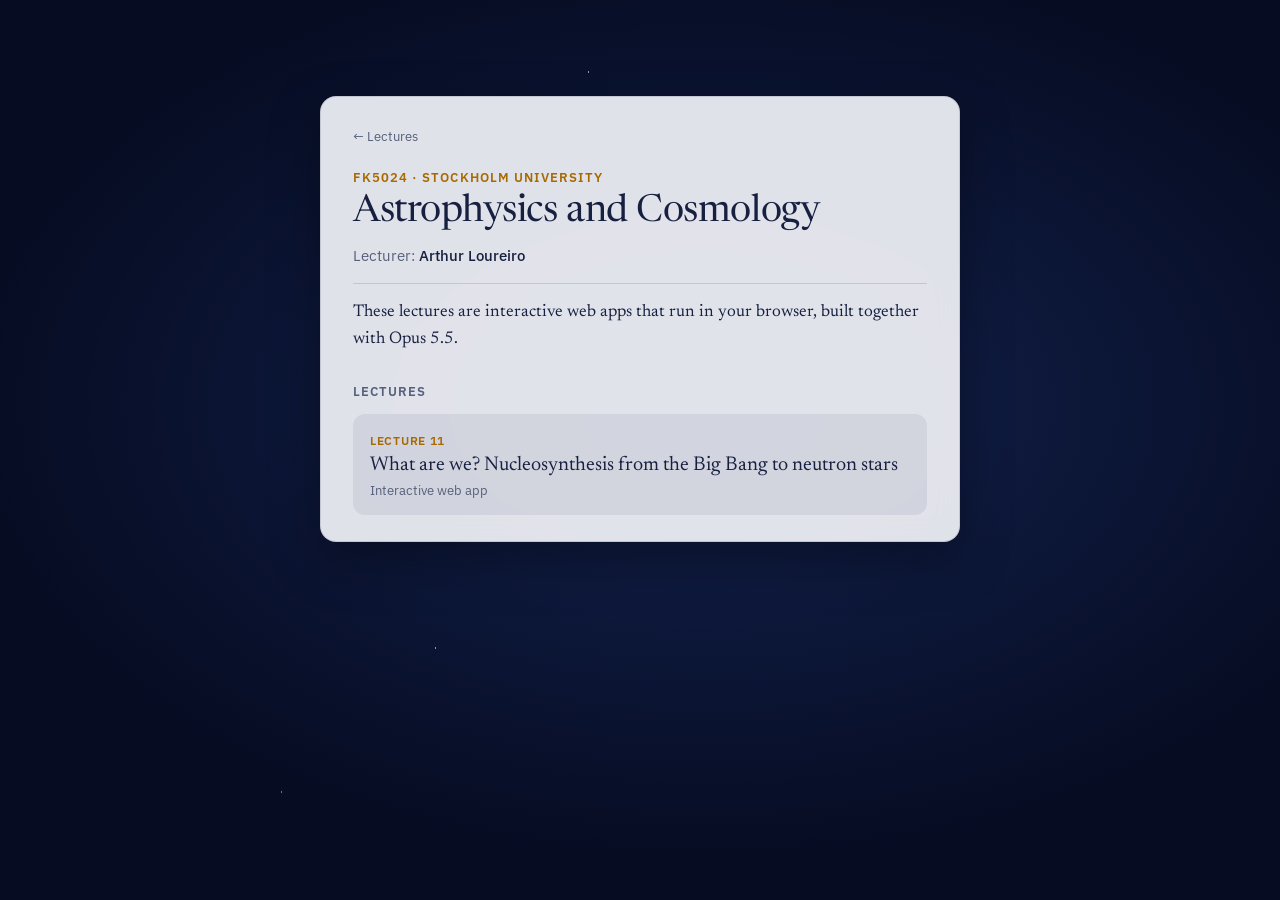
==== FK5024/index.html @ 2f453d2f "Add FK5024 course page with Lecture 11 web app" ====
<!DOCTYPE html>
<html lang="en-GB">
<head>
<meta charset="utf-8">
<meta name="viewport" content="width=device-width, initial-scale=1, viewport-fit=cover">
<title>FK5024 — Astrophysics and Cosmology</title>
<link rel="preconnect" href="https://fonts.googleapis.com">
<link rel="preconnect" href="https://fonts.gstatic.com" crossorigin>
<link href="https://fonts.googleapis.com/css2?family=IBM+Plex+Sans:wght@400;500;600&family=Newsreader:ital,opsz,wght@0,6..72,400;0,6..72,500;1,6..72,400&display=swap" rel="stylesheet">
<style>
:root{
  --space-1:#13224F; --space-2:#060C22;
  --ink:#172040; --ink-soft:#56607C;
  --panel:rgba(241,243,248,.93); --panel-line:rgba(23,32,64,.14);
  --accent:#A86A00; --chip:rgba(23,32,64,.07);
  box-sizing:border-box;
}
@media (prefers-color-scheme: dark){
  :root:not([data-theme="light"]){
    --ink:#EDE9DD; --ink-soft:#A9B2C8;
    --panel:rgba(10,18,44,.82); --panel-line:rgba(237,233,221,.14);
    --accent:#FFC857; --chip:rgba(237,233,221,.08);
  }
}
:root[data-theme="dark"]{
  --ink:#EDE9DD; --ink-soft:#A9B2C8;
  --panel:rgba(10,18,44,.82); --panel-line:rgba(237,233,221,.14);
  --accent:#FFC857; --chip:rgba(237,233,221,.08);
}
*,*::before,*::after{box-sizing:inherit}
body{
  min-height:100vh;margin:0;color:var(--ink);
  background-color:var(--space-2);
  background-image:radial-gradient(ellipse 80% 70% at 55% 45%, var(--space-1) 0%, var(--space-2) 72%);
  background-attachment:fixed;
  font-family:"IBM Plex Sans",system-ui,-apple-system,"Segoe UI",Roboto,sans-serif;
  font-size:15px;line-height:1.45;-webkit-font-smoothing:antialiased;
  padding:calc(6rem + env(safe-area-inset-top,0px)) 16px calc(4rem + env(safe-area-inset-bottom,0px));
}
body::before{
  content:"";position:fixed;inset:0;pointer-events:none;opacity:.55;
  background-image:
    radial-gradient(1px 1px at 12% 18%, #fff 50%, transparent 51%),
    radial-gradient(1px 1px at 78% 12%, #fff 50%, transparent 51%),
    radial-gradient(1.5px 1.5px at 34% 72%, #fff 50%, transparent 51%),
    radial-gradient(1px 1px at 88% 64%, #fff 50%, transparent 51%),
    radial-gradient(1px 1px at 56% 34%, #fff 50%, transparent 51%),
    radial-gradient(1.5px 1.5px at 22% 88%, #FFC857 50%, transparent 51%),
    radial-gradient(1px 1px at 66% 86%, #fff 50%, transparent 51%),
    radial-gradient(1px 1px at 92% 38%, #fff 50%, transparent 51%),
    radial-gradient(1px 1px at 6% 52%, #fff 50%, transparent 51%),
    radial-gradient(1.5px 1.5px at 46% 8%, #fff 50%, transparent 51%);
}
.panel{
  position:relative;max-width:640px;margin:0 auto;
  background:var(--panel);border:1px solid var(--panel-line);border-radius:16px;
  -webkit-backdrop-filter:blur(14px);backdrop-filter:blur(14px);
  box-shadow:0 18px 50px rgba(0,0,0,.35);
  padding:28px 32px 26px;
}
a.back{color:var(--ink-soft);font-size:13px;text-decoration:none}
a.back:hover{color:var(--accent)}
.code{font-size:13px;font-weight:600;letter-spacing:.08em;text-transform:uppercase;color:var(--accent);margin:22px 0 4px}
h1{font-family:Newsreader,Georgia,"Times New Roman",serif;font-weight:400;font-size:38px;line-height:1.1;
  letter-spacing:-.012em;margin:0 0 12px;font-variation-settings:"opsz" 60;text-wrap:balance}
.meta{margin:0 0 6px;color:var(--ink-soft)}
.meta strong{color:var(--ink);font-weight:500}
.about{font-family:Newsreader,Georgia,serif;font-size:17px;line-height:1.55;margin:16px 0 0;
  padding-top:16px;border-top:1px solid var(--panel-line)}
h2{font-size:13px;font-weight:600;letter-spacing:.08em;text-transform:uppercase;color:var(--ink-soft);margin:30px 0 12px}
ul{list-style:none;padding:0;margin:0;display:grid;gap:10px}
a.lecture{display:block;text-decoration:none;color:inherit;background:var(--chip);
  border:1px solid transparent;border-radius:12px;padding:14px 16px;transition:border-color .15s ease}
a.lecture:hover,a.lecture:focus-visible{border-color:var(--accent);outline:none}
.num{font-size:12px;font-weight:600;letter-spacing:.06em;text-transform:uppercase;color:var(--accent)}
.name{display:block;font-family:Newsreader,Georgia,serif;font-size:20px;line-height:1.25;margin-top:2px}
.desc{display:block;color:var(--ink-soft);font-size:13px;margin-top:4px}
@media (max-width:520px){
  body{padding-top:calc(2.5rem + env(safe-area-inset-top,0px))}
  .panel{padding:22px 20px 20px}
  h1{font-size:31px}
}
</style>
</head>
<body>
  <main class="panel">
    <a class="back" href="../">&larr; Lectures</a>
    <p class="code">FK5024 · Stockholm University</p>
    <h1>Astrophysics and Cosmology</h1>
    <p class="meta">Lecturer: <strong>Arthur Loureiro</strong></p>
    <p class="about">These lectures are interactive web apps that run in your browser, built together with Opus 5.5.</p>

    <h2>Lectures</h2>
    <ul>
      <li>
        <a class="lecture" href="Lecture_11/lecture11.html">
          <span class="num">Lecture 11</span>
          <span class="name">What are we? Nucleosynthesis from the Big Bang to neutron stars</span>
          <span class="desc">Interactive web app</span>
        </a>
      </li>
      <!-- add one <li> per lecture -->
    </ul>
  </main>
</body>
</html>
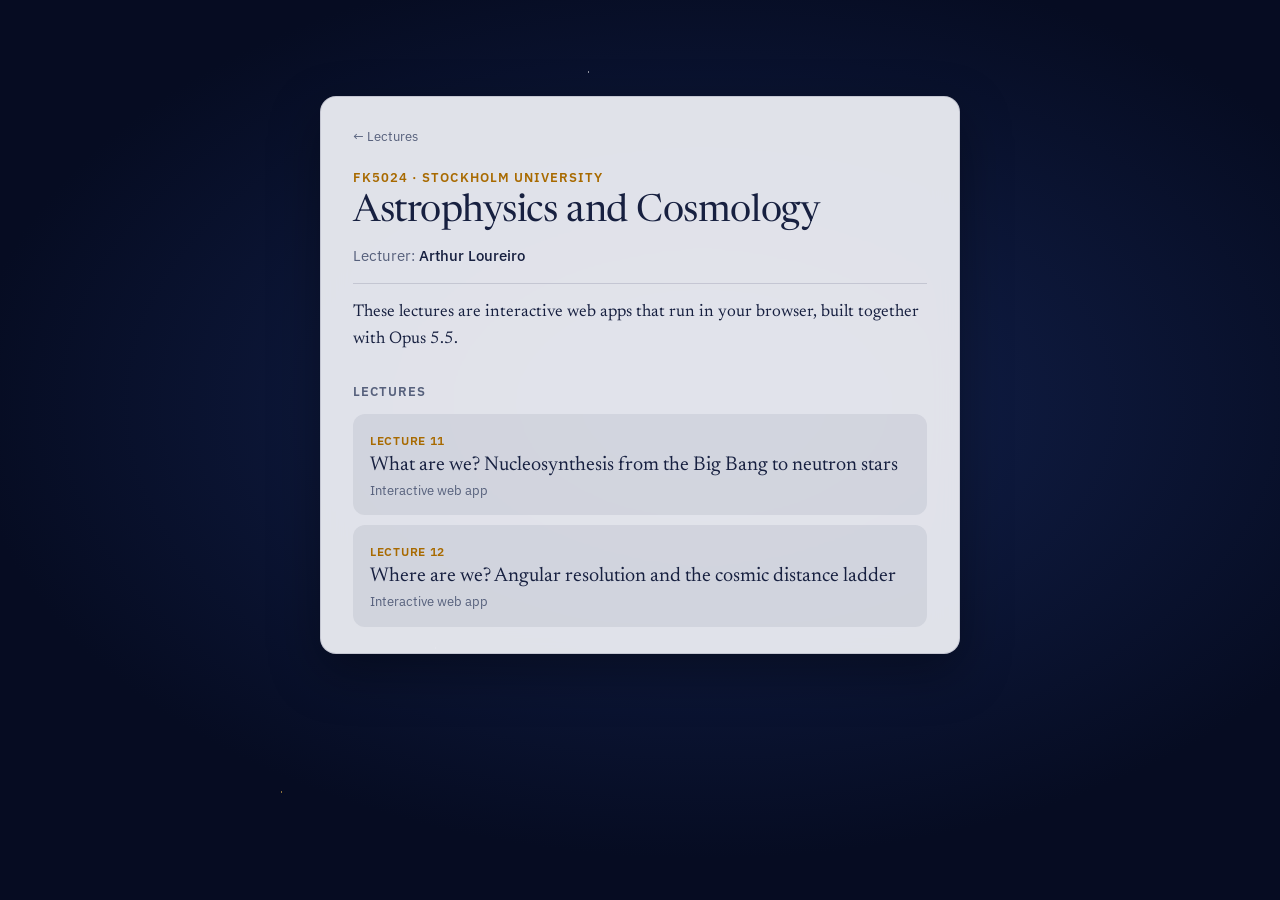
==== commit 966c265a: "Add FK5024 Lecture 12 web app" ====
--- a/FK5024/index.html
+++ b/FK5024/index.html
@@ -93,9 +93,16 @@
     <h2>Lectures</h2>
     <ul>
       <li>
-        <a class="lecture" href="Lecture_11/lecture11.html">
+        <a class="lecture" href="lecture11.html">
           <span class="num">Lecture 11</span>
           <span class="name">What are we? Nucleosynthesis from the Big Bang to neutron stars</span>
+          <span class="desc">Interactive web app</span>
+        </a>
+      </li>
+      <li>
+        <a class="lecture" href="lecture12.html">
+          <span class="num">Lecture 12</span>
+          <span class="name">Where are we? Angular resolution and the cosmic distance ladder</span>
           <span class="desc">Interactive web app</span>
         </a>
       </li>
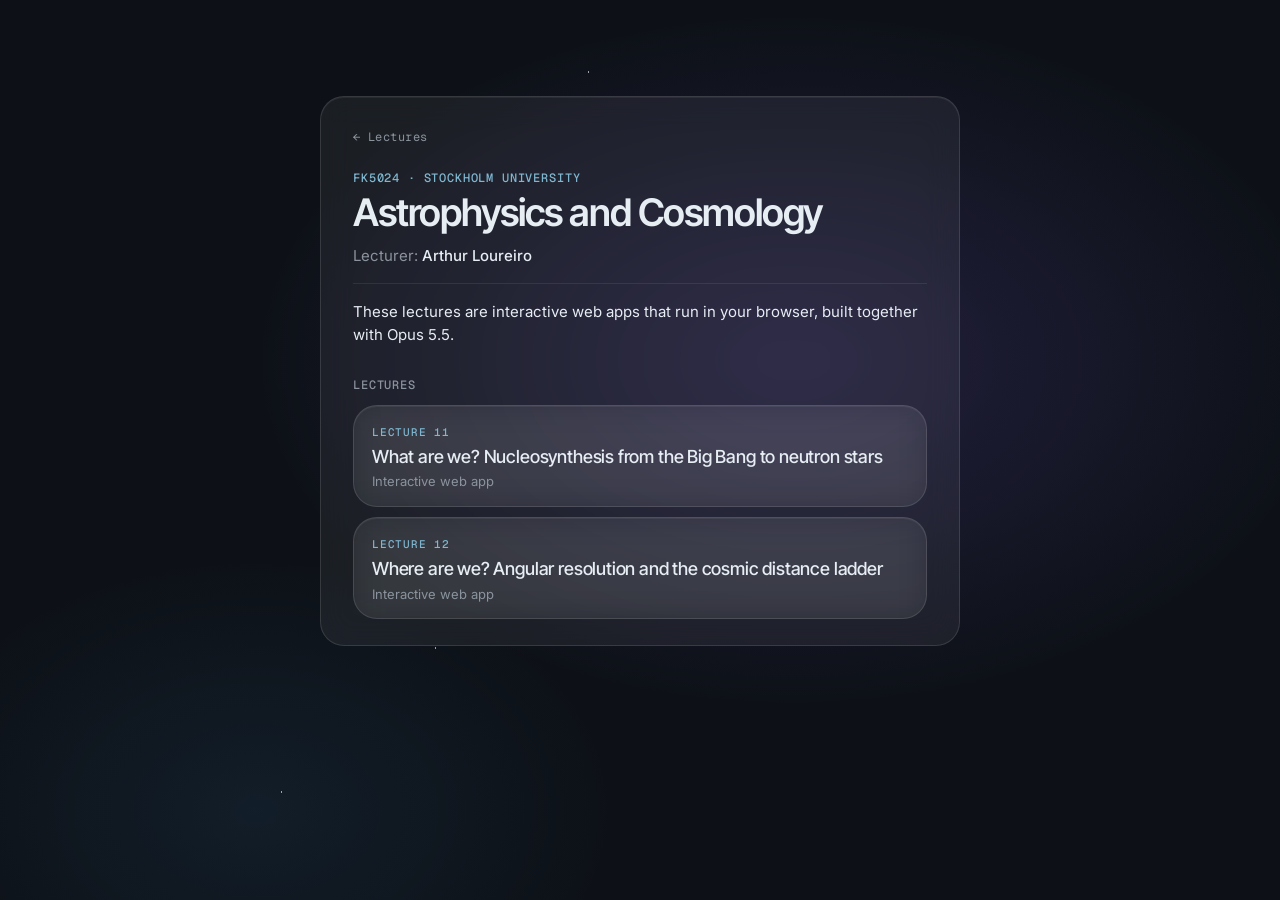
==== commit 3c4641fd: "Restyle lecture pages and web apps to design system v2 Dark-only near-black sky with violet glow, ou" ====
--- a/FK5024/index.html
+++ b/FK5024/index.html
@@ -6,84 +6,73 @@
 <title>FK5024 — Astrophysics and Cosmology</title>
 <link rel="preconnect" href="https://fonts.googleapis.com">
 <link rel="preconnect" href="https://fonts.gstatic.com" crossorigin>
-<link href="https://fonts.googleapis.com/css2?family=IBM+Plex+Sans:wght@400;500;600&family=Newsreader:ital,opsz,wght@0,6..72,400;0,6..72,500;1,6..72,400&display=swap" rel="stylesheet">
+<link href="https://fonts.googleapis.com/css2?family=Inter:wght@400;500;600&family=Inter+Tight:wght@500;600&family=Geist+Mono:wght@400;500&display=swap" rel="stylesheet">
 <style>
 :root{
-  --space-1:#13224F; --space-2:#060C22;
-  --ink:#172040; --ink-soft:#56607C;
-  --panel:rgba(241,243,248,.93); --panel-line:rgba(23,32,64,.14);
-  --accent:#A86A00; --chip:rgba(23,32,64,.07);
-  box-sizing:border-box;
+  --sky:#0D1117;
+  --glow-violet:rgba(120,90,220,.20); --glow-blue:rgba(60,140,200,.10);
+  --ink:#E6EDF3; --ink-soft:#8B949E;
+  --panel:rgba(255,255,255,.06); --edge:rgba(255,255,255,.12); --line:rgba(255,255,255,.08);
+  --chip:rgba(255,255,255,.06); --accent:#80B7D0; --on-accent:#0D1117;
+  --rim:inset 0 1px 0 rgba(255,255,255,.06); --blur:16px;
+  --r-card:24px;
+  --f-ui:Inter,system-ui,sans-serif; --f-display:"Inter Tight",Inter,sans-serif; --f-mono:"Geist Mono",ui-monospace,monospace;
+  color-scheme:dark;
 }
-@media (prefers-color-scheme: dark){
-  :root:not([data-theme="light"]){
-    --ink:#EDE9DD; --ink-soft:#A9B2C8;
-    --panel:rgba(10,18,44,.82); --panel-line:rgba(237,233,221,.14);
-    --accent:#FFC857; --chip:rgba(237,233,221,.08);
-  }
-}
-:root[data-theme="dark"]{
-  --ink:#EDE9DD; --ink-soft:#A9B2C8;
-  --panel:rgba(10,18,44,.82); --panel-line:rgba(237,233,221,.14);
-  --accent:#FFC857; --chip:rgba(237,233,221,.08);
-}
-*,*::before,*::after{box-sizing:inherit}
+*,*::before,*::after{box-sizing:border-box}
 body{
   min-height:100vh;margin:0;color:var(--ink);
-  background-color:var(--space-2);
-  background-image:radial-gradient(ellipse 80% 70% at 55% 45%, var(--space-1) 0%, var(--space-2) 72%);
+  background-color:var(--sky);
+  background-image:
+    radial-gradient(60% 55% at 62% 40%, var(--glow-violet), transparent 70%),
+    radial-gradient(40% 40% at 20% 90%, var(--glow-blue), transparent 70%);
   background-attachment:fixed;
-  font-family:"IBM Plex Sans",system-ui,-apple-system,"Segoe UI",Roboto,sans-serif;
-  font-size:15px;line-height:1.45;-webkit-font-smoothing:antialiased;
+  font:400 15px/1.5 var(--f-ui);-webkit-font-smoothing:antialiased;
   padding:calc(6rem + env(safe-area-inset-top,0px)) 16px calc(4rem + env(safe-area-inset-bottom,0px));
 }
 body::before{
-  content:"";position:fixed;inset:0;pointer-events:none;opacity:.55;
+  content:"";position:fixed;inset:0;pointer-events:none;opacity:.6;
   background-image:
     radial-gradient(1px 1px at 12% 18%, #fff 50%, transparent 51%),
     radial-gradient(1px 1px at 78% 12%, #fff 50%, transparent 51%),
     radial-gradient(1.5px 1.5px at 34% 72%, #fff 50%, transparent 51%),
     radial-gradient(1px 1px at 88% 64%, #fff 50%, transparent 51%),
     radial-gradient(1px 1px at 56% 34%, #fff 50%, transparent 51%),
-    radial-gradient(1.5px 1.5px at 22% 88%, #FFC857 50%, transparent 51%),
+    radial-gradient(1.5px 1.5px at 22% 88%, #fff 50%, transparent 51%),
     radial-gradient(1px 1px at 66% 86%, #fff 50%, transparent 51%),
     radial-gradient(1px 1px at 92% 38%, #fff 50%, transparent 51%),
     radial-gradient(1px 1px at 6% 52%, #fff 50%, transparent 51%),
     radial-gradient(1.5px 1.5px at 46% 8%, #fff 50%, transparent 51%);
 }
-.panel{
-  position:relative;max-width:640px;margin:0 auto;
-  background:var(--panel);border:1px solid var(--panel-line);border-radius:16px;
-  -webkit-backdrop-filter:blur(14px);backdrop-filter:blur(14px);
-  box-shadow:0 18px 50px rgba(0,0,0,.35);
-  padding:28px 32px 26px;
+.card{
+  background:var(--panel);border:1px solid var(--edge);border-radius:var(--r-card);box-shadow:var(--rim);
+  -webkit-backdrop-filter:blur(var(--blur));backdrop-filter:blur(var(--blur));
 }
-a.back{color:var(--ink-soft);font-size:13px;text-decoration:none}
+.panel{position:relative;max-width:640px;margin:0 auto;padding:28px 32px 26px}
+a.back{color:var(--ink-soft);font:400 12px var(--f-mono);letter-spacing:.04em;text-decoration:none}
 a.back:hover{color:var(--accent)}
-.code{font-size:13px;font-weight:600;letter-spacing:.08em;text-transform:uppercase;color:var(--accent);margin:22px 0 4px}
-h1{font-family:Newsreader,Georgia,"Times New Roman",serif;font-weight:400;font-size:38px;line-height:1.1;
-  letter-spacing:-.012em;margin:0 0 12px;font-variation-settings:"opsz" 60;text-wrap:balance}
+.code{font:500 12px var(--f-mono);letter-spacing:.07em;text-transform:uppercase;color:var(--accent);margin:22px 0 6px}
+h1{font:600 38px/1.08 var(--f-display);letter-spacing:-.03em;margin:0 0 12px;text-wrap:balance}
 .meta{margin:0 0 6px;color:var(--ink-soft)}
 .meta strong{color:var(--ink);font-weight:500}
-.about{font-family:Newsreader,Georgia,serif;font-size:17px;line-height:1.55;margin:16px 0 0;
-  padding-top:16px;border-top:1px solid var(--panel-line)}
-h2{font-size:13px;font-weight:600;letter-spacing:.08em;text-transform:uppercase;color:var(--ink-soft);margin:30px 0 12px}
+.about{font-size:15px;line-height:1.55;margin:16px 0 0;padding-top:16px;border-top:1px solid var(--line)}
+h2{font:500 12px var(--f-mono);letter-spacing:.07em;text-transform:uppercase;color:var(--ink-soft);margin:30px 0 12px}
 ul{list-style:none;padding:0;margin:0;display:grid;gap:10px}
-a.lecture{display:block;text-decoration:none;color:inherit;background:var(--chip);
-  border:1px solid transparent;border-radius:12px;padding:14px 16px;transition:border-color .15s ease}
+a.lecture{display:block;text-decoration:none;color:inherit;padding:14px 18px;transition:border-color .15s ease}
 a.lecture:hover,a.lecture:focus-visible{border-color:var(--accent);outline:none}
-.num{font-size:12px;font-weight:600;letter-spacing:.06em;text-transform:uppercase;color:var(--accent)}
-.name{display:block;font-family:Newsreader,Georgia,serif;font-size:20px;line-height:1.25;margin-top:2px}
+a:focus-visible{outline:2px solid var(--accent);outline-offset:2px}
+.num{font:500 11px var(--f-mono);letter-spacing:.07em;text-transform:uppercase;color:var(--accent)}
+.name{display:block;font:500 18px/1.3 var(--f-display);letter-spacing:-.01em;margin-top:3px}
 .desc{display:block;color:var(--ink-soft);font-size:13px;margin-top:4px}
 @media (max-width:520px){
   body{padding-top:calc(2.5rem + env(safe-area-inset-top,0px))}
   .panel{padding:22px 20px 20px}
-  h1{font-size:31px}
+  h1{font-size:30px}
 }
 </style>
 </head>
 <body>
-  <main class="panel">
+  <main class="card panel">
     <a class="back" href="../">&larr; Lectures</a>
     <p class="code">FK5024 · Stockholm University</p>
     <h1>Astrophysics and Cosmology</h1>
@@ -93,14 +82,14 @@
     <h2>Lectures</h2>
     <ul>
       <li>
-        <a class="lecture" href="lecture11.html">
+        <a class="card lecture" href="lecture11.html">
           <span class="num">Lecture 11</span>
           <span class="name">What are we? Nucleosynthesis from the Big Bang to neutron stars</span>
           <span class="desc">Interactive web app</span>
         </a>
       </li>
       <li>
-        <a class="lecture" href="lecture12.html">
+        <a class="card lecture" href="lecture12.html">
           <span class="num">Lecture 12</span>
           <span class="name">Where are we? Angular resolution and the cosmic distance ladder</span>
           <span class="desc">Interactive web app</span>
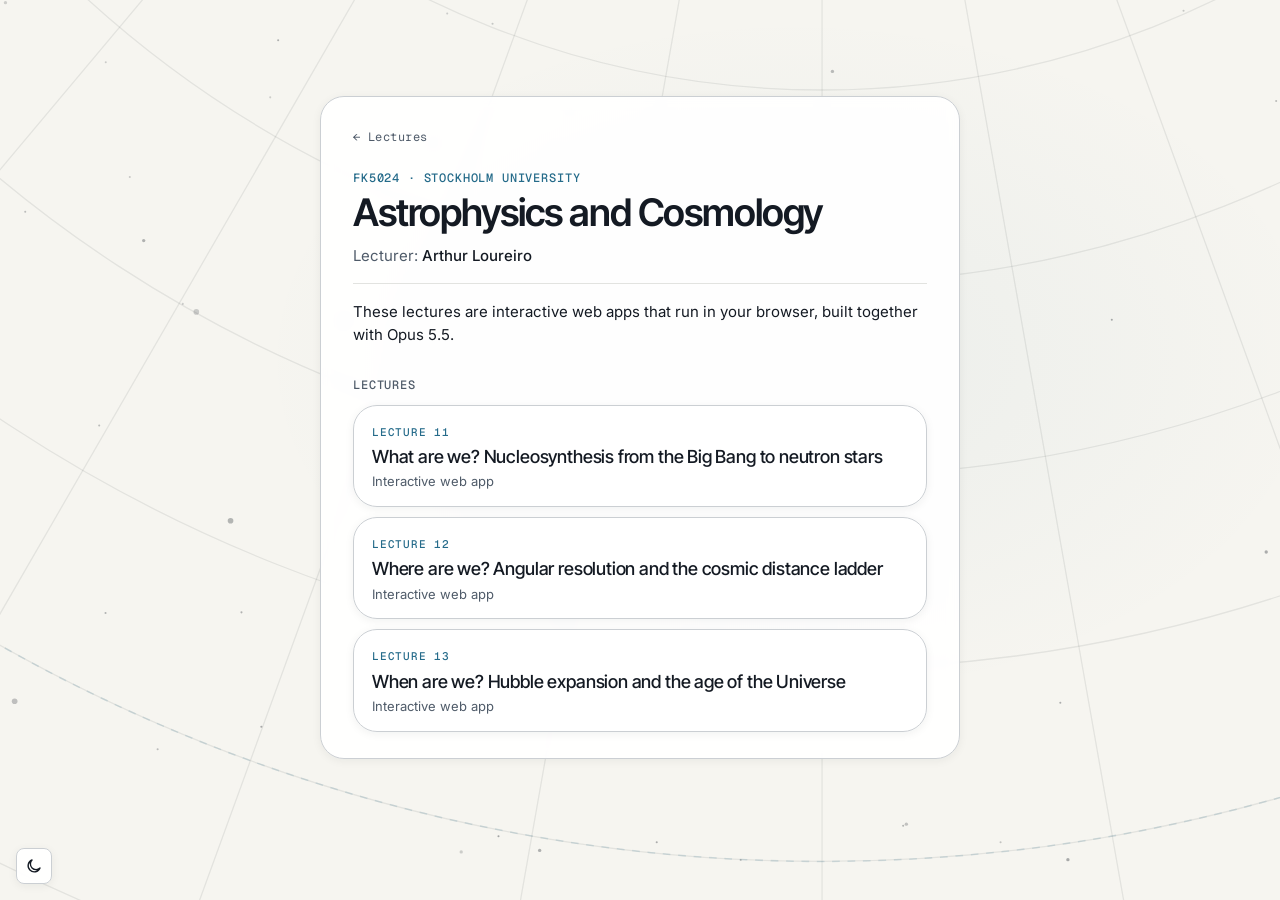
==== commit 217be3b2: "Add light mode (star atlas) with theme toggle; add FK5024 Lecture 13 Every page follows the system l" ====
--- a/FK5024/index.html
+++ b/FK5024/index.html
@@ -2,6 +2,11 @@
 <html lang="en-GB">
 <head>
 <meta charset="utf-8">
+<script>
+(function(){var d=document.documentElement,m=matchMedia('(prefers-color-scheme: light)');
+d.dataset.theme=m.matches?'light':'dark';d.dataset.themeAuto='1';
+m.addEventListener('change',function(e){if(d.dataset.themeAuto==='1'){d.dataset.theme=e.matches?'light':'dark';document.dispatchEvent(new Event('themechange'));}});})();
+</script>
 <meta name="viewport" content="width=device-width, initial-scale=1, viewport-fit=cover">
 <title>FK5024 — Astrophysics and Cosmology</title>
 <link rel="preconnect" href="https://fonts.googleapis.com">
@@ -19,6 +24,26 @@
   --f-ui:Inter,system-ui,sans-serif; --f-display:"Inter Tight",Inter,sans-serif; --f-mono:"Geist Mono",ui-monospace,monospace;
   color-scheme:dark;
 }
+:root[data-theme="light"]{
+  --sky:#F6F5F0;
+  --glow-violet:rgba(37,107,138,.05); --glow-blue:rgba(37,107,138,0);
+  --ink:#141A23; --ink-soft:#4F5B69;
+  --panel:rgba(255,255,255,.92); --edge:#CBCFD3; --line:#E2E3E0;
+  --chip:rgba(20,26,35,.045); --accent:#256B8A; --on-accent:#FFFFFF;
+  --rim:0 2px 10px rgba(20,26,35,.06); --blur:6px;
+  color-scheme:light;
+}
+:root[data-theme="light"] body::before{display:none}
+#atlas{position:fixed;inset:0;width:100%;height:100%;pointer-events:none;display:none}
+:root[data-theme="light"] #atlas{display:block}
+main{position:relative}
+#themeToggle{position:fixed;left:16px;bottom:calc(16px + env(safe-area-inset-bottom,0px));z-index:11;width:36px;height:36px;
+  display:grid;place-items:center;padding:0;border:1px solid var(--edge);border-radius:8px;background:var(--panel);color:var(--ink);
+  box-shadow:var(--rim);-webkit-backdrop-filter:blur(var(--blur));backdrop-filter:blur(var(--blur));cursor:pointer}
+#themeToggle:hover{border-color:var(--accent)}
+#themeToggle:focus-visible{outline:2px solid var(--accent);outline-offset:2px}
+#themeToggle svg{width:18px;height:18px;fill:none;stroke:currentColor;stroke-width:1.8;stroke-linecap:round;stroke-linejoin:round}
+:root[data-theme="light"] #themeToggle .i-sun,:root:not([data-theme="light"]) #themeToggle .i-moon{display:none}
 *,*::before,*::after{box-sizing:border-box}
 body{
   min-height:100vh;margin:0;color:var(--ink);
@@ -72,6 +97,7 @@
 </style>
 </head>
 <body>
+  <svg id="atlas" aria-hidden="true"></svg>
   <main class="card panel">
     <a class="back" href="../">&larr; Lectures</a>
     <p class="code">FK5024 · Stockholm University</p>
@@ -95,8 +121,39 @@
           <span class="desc">Interactive web app</span>
         </a>
       </li>
+      <li>
+        <a class="card lecture" href="lecture13.html">
+          <span class="num">Lecture 13</span>
+          <span class="name">When are we? Hubble expansion and the age of the Universe</span>
+          <span class="desc">Interactive web app</span>
+        </a>
+      </li>
       <!-- add one <li> per lecture -->
     </ul>
   </main>
+  <button id="themeToggle" type="button" aria-label="Switch to light mode" title="Switch to light mode (T)">
+    <svg class="i-sun" viewBox="0 0 24 24" aria-hidden="true"><circle cx="12" cy="12" r="4.2"/><path d="M12 2.5v2.2M12 19.3v2.2M2.5 12h2.2M19.3 12h2.2M5.3 5.3l1.6 1.6M17.1 17.1l1.6 1.6M5.3 18.7l1.6-1.6M17.1 6.9l1.6-1.6"/></svg>
+    <svg class="i-moon" viewBox="0 0 24 24" aria-hidden="true"><path d="M20 14.6A8.2 8.2 0 1 1 9.4 4a6.6 6.6 0 0 0 10.6 10.6z"/></svg>
+  </button>
+  <script>
+  (function(){var d=document.documentElement,b=document.getElementById('themeToggle');
+  function sync(){var s=d.dataset.theme==='light'?'Switch to dark mode':'Switch to light mode';b.setAttribute('aria-label',s);b.title=s+' (T)';}
+  window.setTheme=function(t){delete d.dataset.themeAuto;d.dataset.theme=t;document.dispatchEvent(new Event('themechange'));};
+  window.toggleTheme=function(){setTheme(d.dataset.theme==='light'?'dark':'light');};
+  b.addEventListener('click',function(){toggleTheme();});
+  document.addEventListener('keydown',function(e){if(e.metaKey||e.ctrlKey||e.altKey||/INPUT|TEXTAREA|SELECT/.test(e.target.tagName))return;if(e.key==='t'||e.key==='T')toggleTheme();});
+  document.addEventListener('themechange',sync);sync();
+  // star-atlas background for light mode: declination circles, meridians, dashed equator, printed stars
+  var NS='http://www.w3.org/2000/svg',svg=document.getElementById('atlas'),W=1180,H=700;
+  function el(t,a,p){var e=document.createElementNS(NS,t);for(var k in a)e.setAttribute(k,a[k]);p.appendChild(e);return e;}
+  svg.setAttribute('viewBox','0 0 '+W+' '+H);svg.setAttribute('preserveAspectRatio','xMidYMid slice');
+  var cx=W*.62,cy=-H*.9,g=el('g',{fill:'none',stroke:'#141A23','stroke-opacity':.08,'stroke-width':1},svg);
+  for(var r=700;r<=2200;r+=150)el('circle',{cx:cx,cy:cy,r:r},g);
+  for(var a=-60;a<=60;a+=10){var t=(90+a)*Math.PI/180;el('line',{x1:cx,y1:cy,x2:cx+Math.cos(t)*2400,y2:cy+Math.sin(t)*2400},g);}
+  el('circle',{cx:cx,cy:cy,r:1300,fill:'none',stroke:'#256B8A','stroke-opacity':.16,'stroke-width':1.2,'stroke-dasharray':'6 6'},svg);
+  var s=5;function rn(){s=(s*16807)%2147483647;return s/2147483647;}
+  for(var i=0;i<70;i++){var k=rn();el('circle',{cx:rn()*W,cy:rn()*H,r:k<.08?2.2:k<.3?1.3:.8,fill:'#141A23','fill-opacity':(.18+rn()*.2).toFixed(3)},svg);}
+  })();
+  </script>
 </body>
 </html>
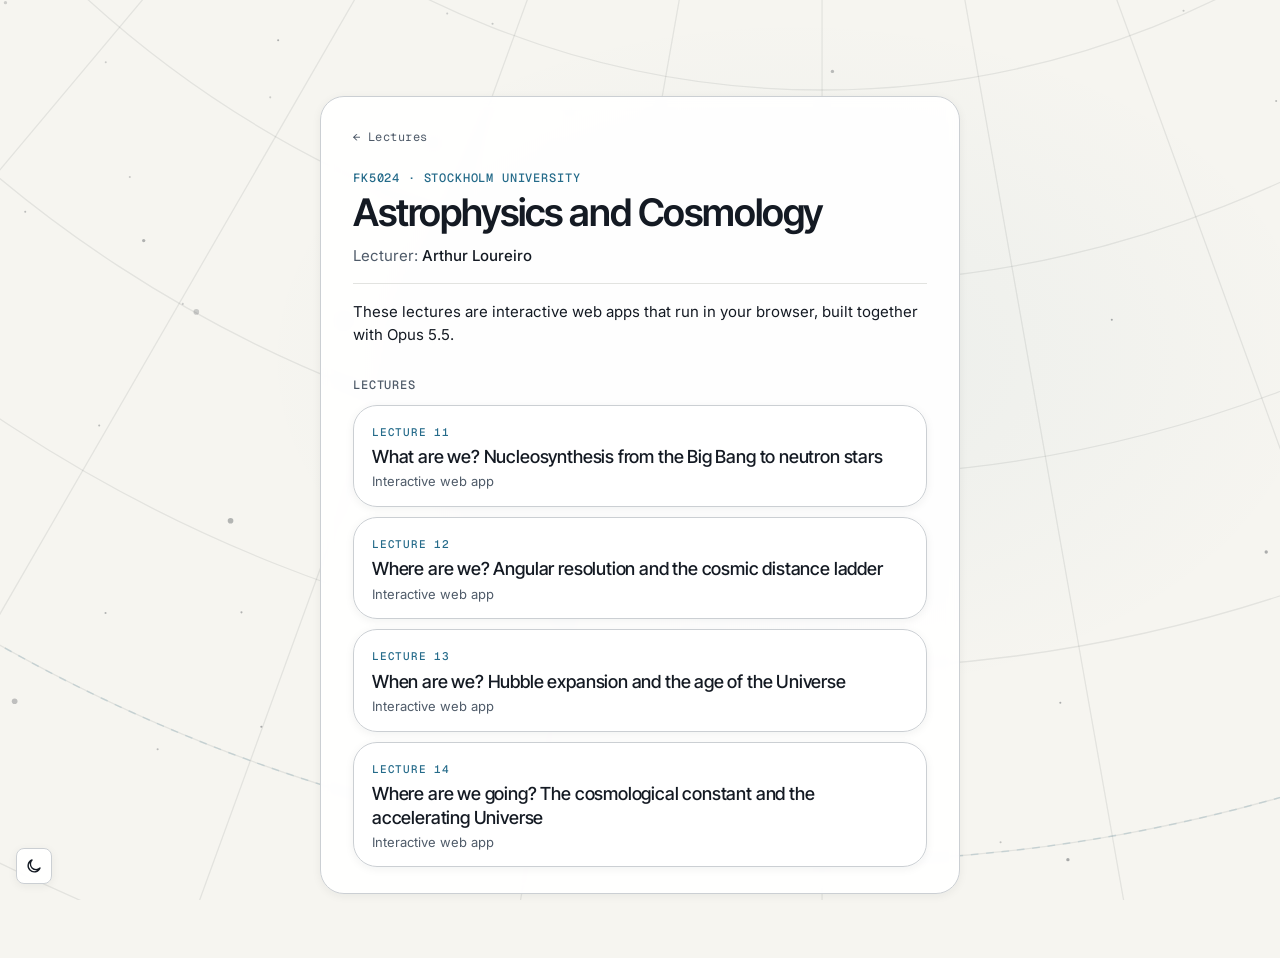
==== commit d1a591e0: "Add FK5024 Lecture 14 web app" ====
--- a/FK5024/index.html
+++ b/FK5024/index.html
@@ -128,6 +128,13 @@
           <span class="desc">Interactive web app</span>
         </a>
       </li>
+      <li>
+        <a class="card lecture" href="lecture14.html">
+          <span class="num">Lecture 14</span>
+          <span class="name">Where are we going? The cosmological constant and the accelerating Universe</span>
+          <span class="desc">Interactive web app</span>
+        </a>
+      </li>
       <!-- add one <li> per lecture -->
     </ul>
   </main>
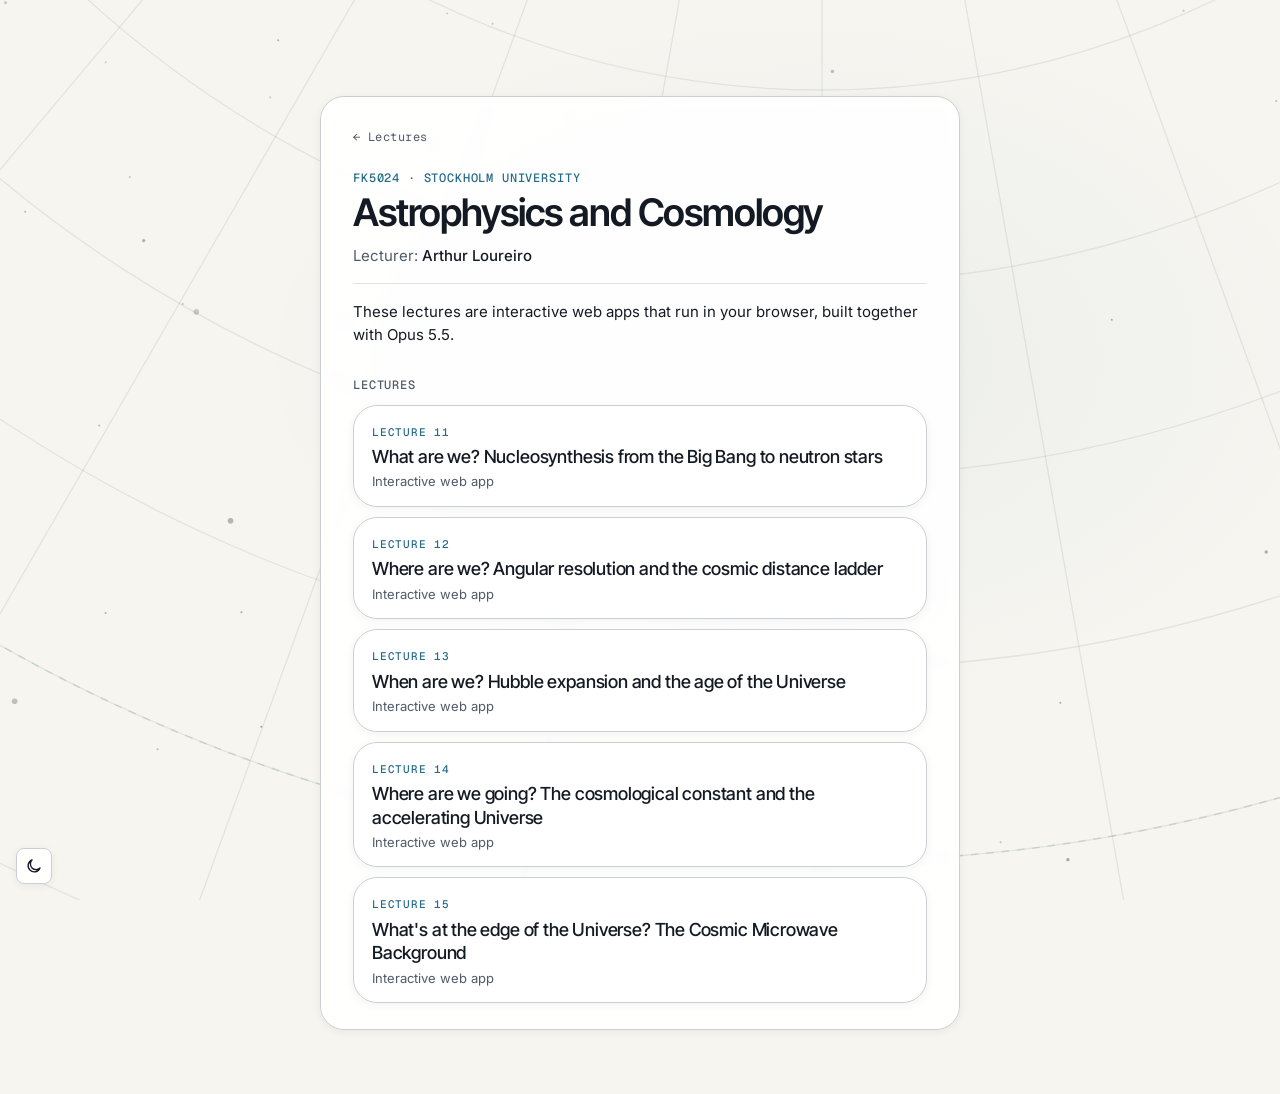
==== commit 1ba0e82e: "Add FK5024 Lecture 15 web app: the Cosmic Microwave Background" ====
--- a/FK5024/index.html
+++ b/FK5024/index.html
@@ -135,6 +135,13 @@
           <span class="desc">Interactive web app</span>
         </a>
       </li>
+      <li>
+        <a class="card lecture" href="lecture15.html">
+          <span class="num">Lecture 15</span>
+          <span class="name">What's at the edge of the Universe? The Cosmic Microwave Background</span>
+          <span class="desc">Interactive web app</span>
+        </a>
+      </li>
       <!-- add one <li> per lecture -->
     </ul>
   </main>
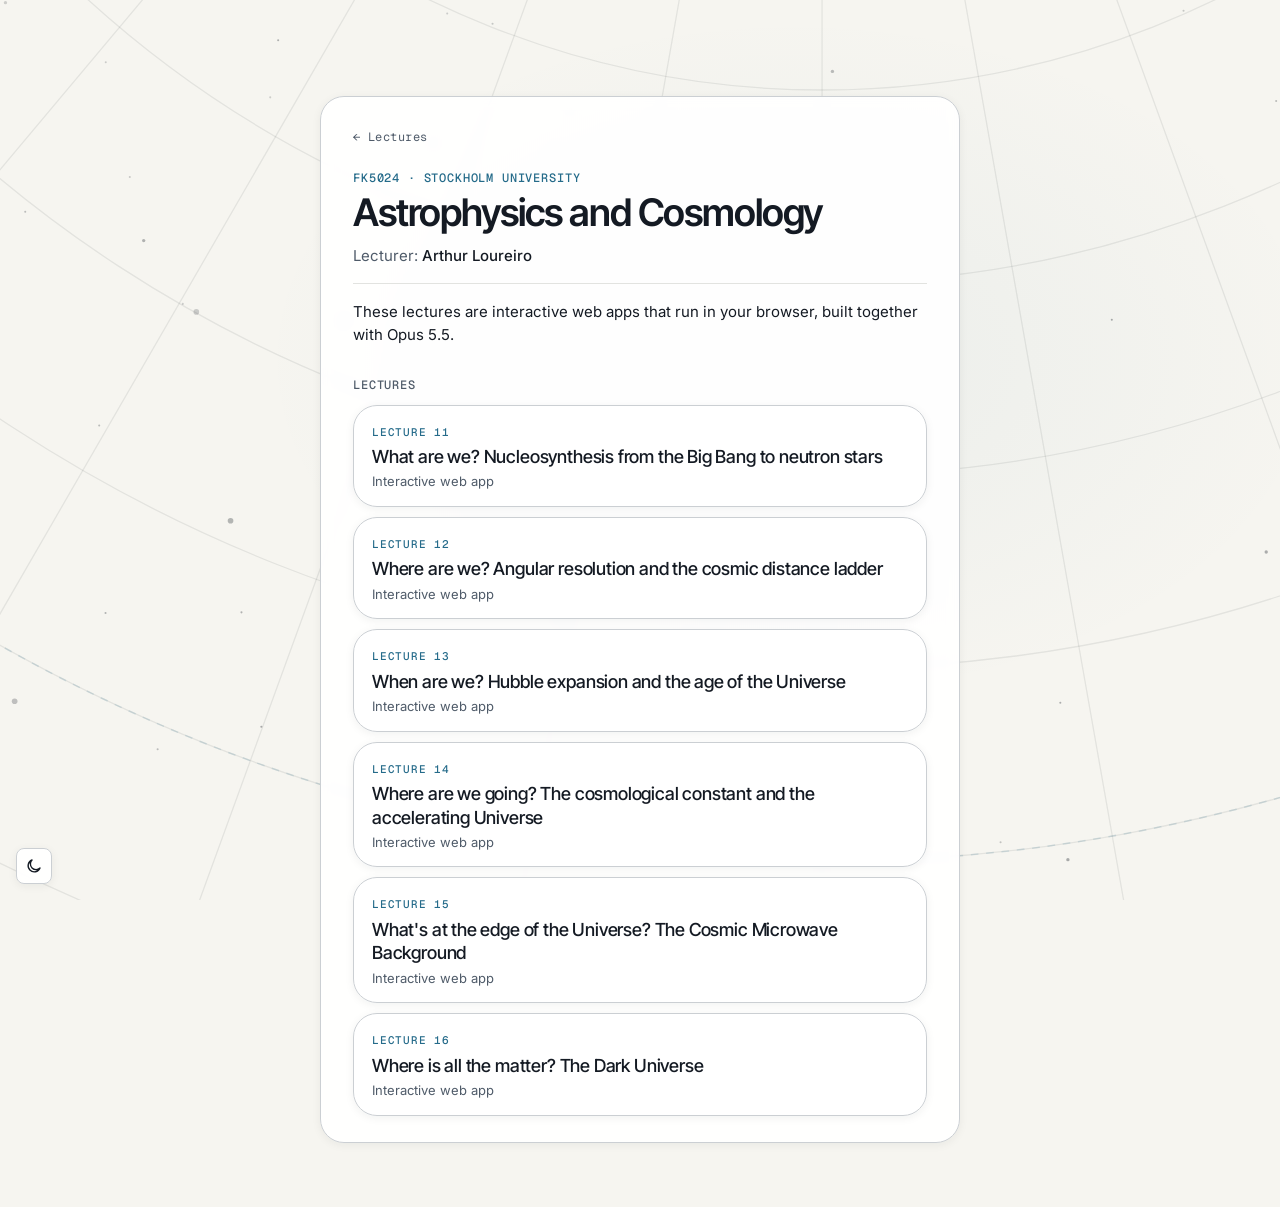
==== commit 05e1dcfb: "Add FK5024 Lecture 16 web app: the Dark Universe" ====
--- a/FK5024/index.html
+++ b/FK5024/index.html
@@ -142,6 +142,13 @@
           <span class="desc">Interactive web app</span>
         </a>
       </li>
+      <li>
+        <a class="card lecture" href="lecture16.html">
+          <span class="num">Lecture 16</span>
+          <span class="name">Where is all the matter? The Dark Universe</span>
+          <span class="desc">Interactive web app</span>
+        </a>
+      </li>
       <!-- add one <li> per lecture -->
     </ul>
   </main>
